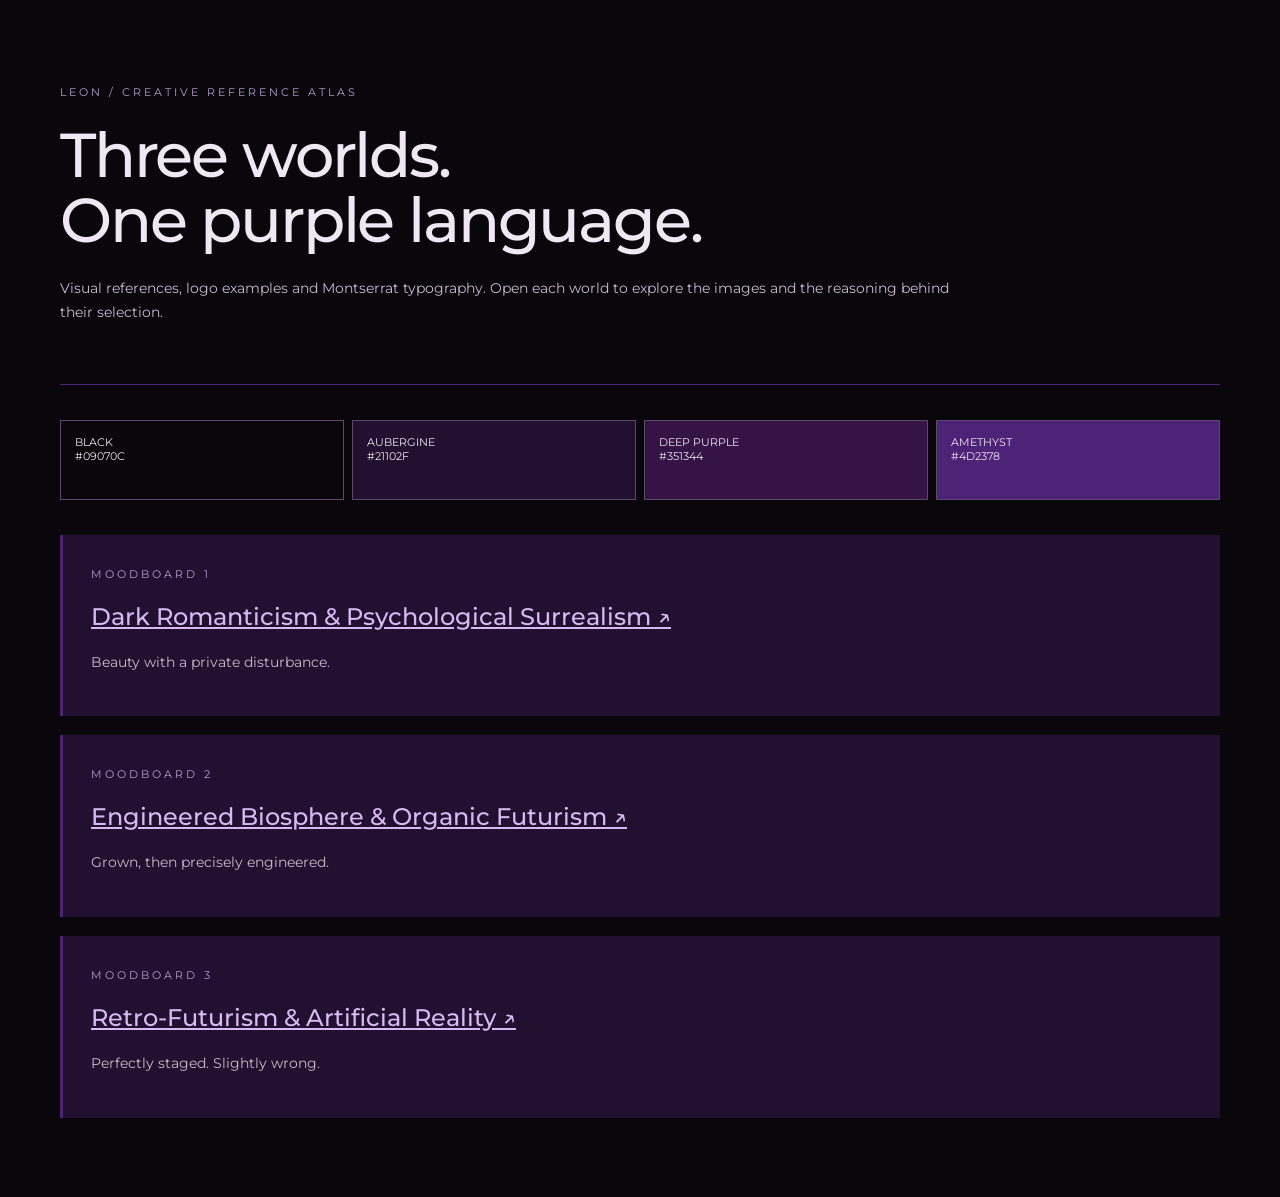
==== index.html @ 29f7e390 "Publish LEON moodboards with Montserrat and logo references" ====
<!doctype html><html><meta charset="utf-8"><title>LeonMoodboards</title><meta name="viewport" content="width=device-width,initial-scale=1"><link rel="stylesheet" href="montserrat.css"><style>*{box-sizing:border-box}body{margin:0;background:#09070C;color:#eee7f4;font-family:Arial,sans-serif}main{max-width:1450px;margin:auto;padding:60px}header{padding:25px 0 45px;border-bottom:1px solid #4d2378}small,.kicker{color:#b79dce;letter-spacing:3px;text-transform:uppercase;font-size:11px}h1{font-family:Georgia,serif;font-weight:400;font-size:60px;max-width:1000px;line-height:1.05;margin:24px 0}h2{font-size:24px;font-weight:400}p{color:#c7bacf;line-height:1.7;max-width:900px}.swatches{display:flex;margin:35px 0;gap:8px}.swatch{height:80px;flex:1;padding:14px;font-size:11px;border:1px solid #5e476b}.grid{display:grid;grid-template-columns:repeat(3,1fr);gap:24px;margin-top:35px}figure{margin:0;background:#160e1e}figure img{width:100%;height:480px;object-fit:contain;background:#100b16}figure.logo img{height:270px;background:#fff}figcaption{padding:24px}h3{font-weight:400;font-size:21px;line-height:1.3}a{color:#d6b9f2}figure p{font-size:13px}section{padding:30px 0}.types{display:grid;grid-template-columns:1fr 1fr;gap:24px}.types img{width:100%;display:block}.note{padding:28px;background:#21102f;border-left:3px solid #4d2378}footer{font-size:12px;color:#9a8aa6;padding:40px 0}@media(max-width:800px){main{padding:24px}h1{font-size:38px}.grid,.types{grid-template-columns:1fr}}body,h1,h2,h3,p,a,small,footer{font-family:Montserrat,sans-serif!important}h1{font-weight:500;font-size:clamp(36px,5vw,62px);letter-spacing:-.035em}h2,h3{font-weight:500}p{font-size:14px}.logo-section{margin-top:40px}.logo-grid{display:grid;grid-template-columns:repeat(2,minmax(0,1fr));gap:24px}.logo-grid .logo{display:block!important}.logo-grid img{height:300px;background:#fff;object-fit:contain;padding:24px}.type-study{background:#21102f;padding:42px;border:1px solid #4d2378}.type-name{font-size:12px;letter-spacing:2px}.type-leon{font-size:clamp(65px,11vw,150px);font-weight:500;letter-spacing:-.045em;margin:30px 0}.type-copy{color:#cbbbd9;line-height:1.8}.weight-samples{display:flex;gap:25px;flex-wrap:wrap;margin-top:24px}.world-title{font-size:28px}.swatches{flex-wrap:wrap}.swatch{min-width:120px}a{overflow-wrap:anywhere}@media(max-width:800px){.logo-grid{grid-template-columns:1fr}.type-study{padding:24px}.logo-grid img{height:240px}h1{font-size:38px}}</style><main><header><div class="kicker">LEON / CREATIVE REFERENCE ATLAS</div><h1>Three worlds.<br>One purple language.</h1><p>Visual references, logo examples and Montserrat typography. Open each world to explore the images and the reasoning behind their selection.</p></header><div class="swatches"><div class="swatch" style="background:#09070C">BLACK<br>#09070C</div><div class="swatch" style="background:#21102F">AUBERGINE<br>#21102F</div><div class="swatch" style="background:#351344">DEEP PURPLE<br>#351344</div><div class="swatch" style="background:#4D2378">AMETHYST<br>#4D2378</div></div><section class="note"><small>MOODBOARD 1</small><h2><a href="01 - Dark Romanticism &amp; Psychological Surrealism/MOODBOARD.html">Dark Romanticism & Psychological Surrealism ↗</a></h2><p>Beauty with a private disturbance.</p></section><br><section class="note"><small>MOODBOARD 2</small><h2><a href="02 - Engineered Biosphere &amp; Organic Futurism/MOODBOARD.html">Engineered Biosphere & Organic Futurism ↗</a></h2><p>Grown, then precisely engineered.</p></section><br><section class="note"><small>MOODBOARD 3</small><h2><a href="03 - Retro-Futurism &amp; Artificial Reality/MOODBOARD.html">Retro-Futurism & Artificial Reality ↗</a></h2><p>Perfectly staged. Slightly wrong.</p></section><br></main></html>
---- montserrat.css ----
@font-face {
  font-family: 'Montserrat';
  font-style: normal;
  font-weight: 400;
  font-display: swap;
  src: url(montserrat-0.ttf) format('truetype');
}
@font-face {
  font-family: 'Montserrat';
  font-style: normal;
  font-weight: 500;
  font-display: swap;
  src: url(montserrat-1.ttf) format('truetype');
}
@font-face {
  font-family: 'Montserrat';
  font-style: normal;
  font-weight: 600;
  font-display: swap;
  src: url(montserrat-2.ttf) format('truetype');
}
@font-face {
  font-family: 'Montserrat';
  font-style: normal;
  font-weight: 700;
  font-display: swap;
  src: url(montserrat-3.ttf) format('truetype');
}
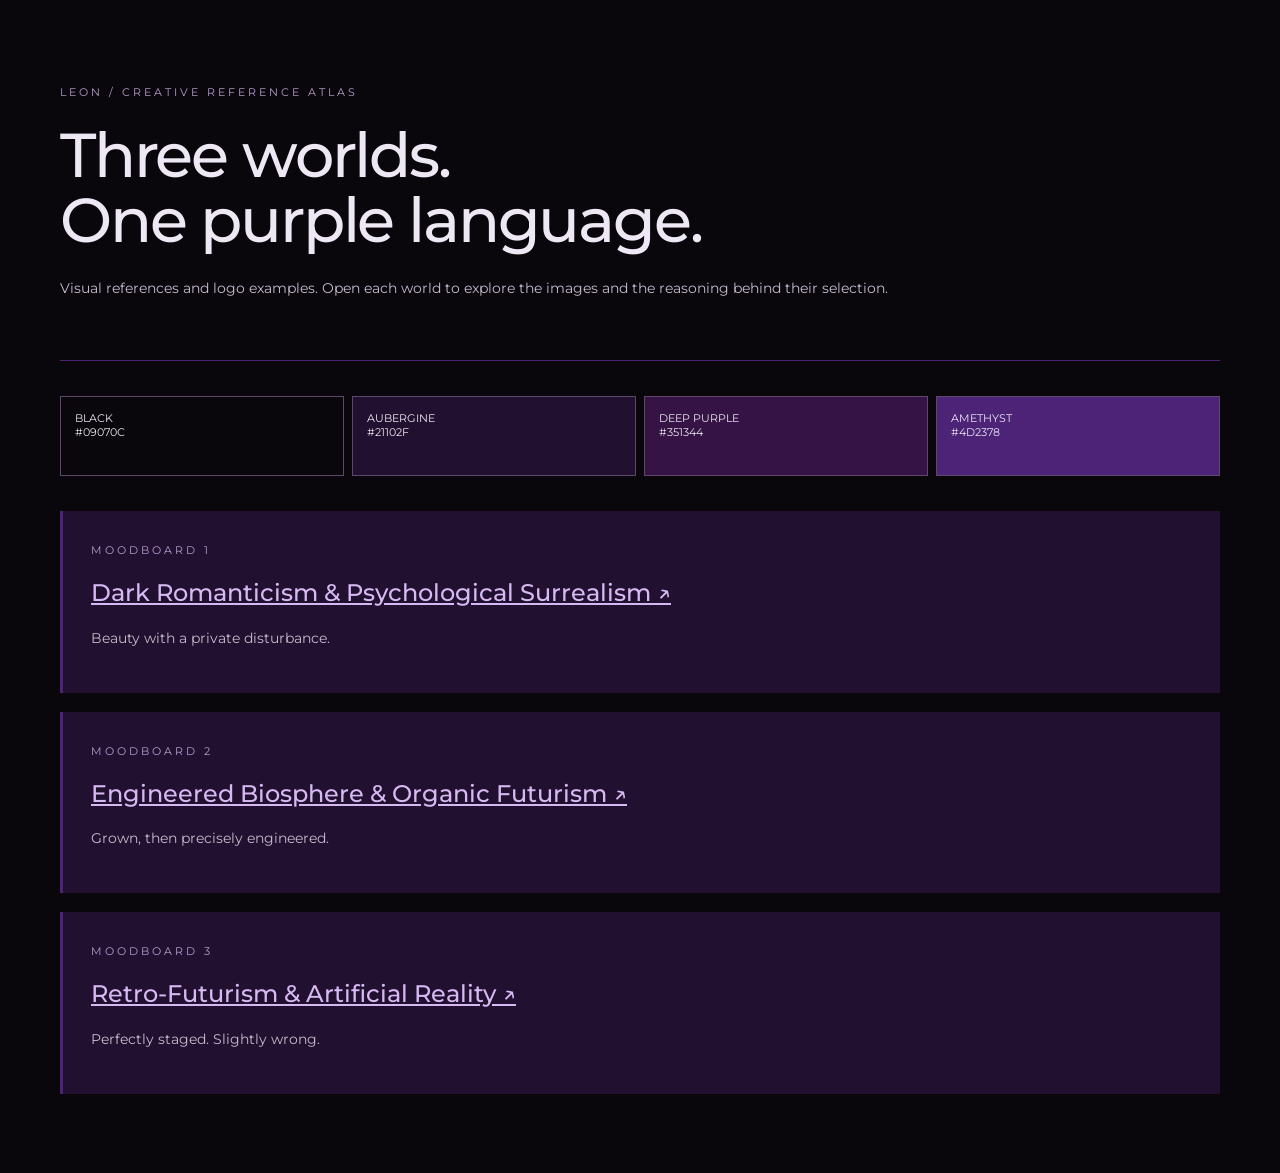
==== commit 3207ffa4: "Expand each LEON world to eight visual references and paired typography" ====
--- a/index.html
+++ b/index.html
@@ -1 +1 @@
-<!doctype html><html><meta charset="utf-8"><title>LeonMoodboards</title><meta name="viewport" content="width=device-width,initial-scale=1"><link rel="stylesheet" href="montserrat.css"><style>*{box-sizing:border-box}body{margin:0;background:#09070C;color:#eee7f4;font-family:Arial,sans-serif}main{max-width:1450px;margin:auto;padding:60px}header{padding:25px 0 45px;border-bottom:1px solid #4d2378}small,.kicker{color:#b79dce;letter-spacing:3px;text-transform:uppercase;font-size:11px}h1{font-family:Georgia,serif;font-weight:400;font-size:60px;max-width:1000px;line-height:1.05;margin:24px 0}h2{font-size:24px;font-weight:400}p{color:#c7bacf;line-height:1.7;max-width:900px}.swatches{display:flex;margin:35px 0;gap:8px}.swatch{height:80px;flex:1;padding:14px;font-size:11px;border:1px solid #5e476b}.grid{display:grid;grid-template-columns:repeat(3,1fr);gap:24px;margin-top:35px}figure{margin:0;background:#160e1e}figure img{width:100%;height:480px;object-fit:contain;background:#100b16}figure.logo img{height:270px;background:#fff}figcaption{padding:24px}h3{font-weight:400;font-size:21px;line-height:1.3}a{color:#d6b9f2}figure p{font-size:13px}section{padding:30px 0}.types{display:grid;grid-template-columns:1fr 1fr;gap:24px}.types img{width:100%;display:block}.note{padding:28px;background:#21102f;border-left:3px solid #4d2378}footer{font-size:12px;color:#9a8aa6;padding:40px 0}@media(max-width:800px){main{padding:24px}h1{font-size:38px}.grid,.types{grid-template-columns:1fr}}body,h1,h2,h3,p,a,small,footer{font-family:Montserrat,sans-serif!important}h1{font-weight:500;font-size:clamp(36px,5vw,62px);letter-spacing:-.035em}h2,h3{font-weight:500}p{font-size:14px}.logo-section{margin-top:40px}.logo-grid{display:grid;grid-template-columns:repeat(2,minmax(0,1fr));gap:24px}.logo-grid .logo{display:block!important}.logo-grid img{height:300px;background:#fff;object-fit:contain;padding:24px}.type-study{background:#21102f;padding:42px;border:1px solid #4d2378}.type-name{font-size:12px;letter-spacing:2px}.type-leon{font-size:clamp(65px,11vw,150px);font-weight:500;letter-spacing:-.045em;margin:30px 0}.type-copy{color:#cbbbd9;line-height:1.8}.weight-samples{display:flex;gap:25px;flex-wrap:wrap;margin-top:24px}.world-title{font-size:28px}.swatches{flex-wrap:wrap}.swatch{min-width:120px}a{overflow-wrap:anywhere}@media(max-width:800px){.logo-grid{grid-template-columns:1fr}.type-study{padding:24px}.logo-grid img{height:240px}h1{font-size:38px}}</style><main><header><div class="kicker">LEON / CREATIVE REFERENCE ATLAS</div><h1>Three worlds.<br>One purple language.</h1><p>Visual references, logo examples and Montserrat typography. Open each world to explore the images and the reasoning behind their selection.</p></header><div class="swatches"><div class="swatch" style="background:#09070C">BLACK<br>#09070C</div><div class="swatch" style="background:#21102F">AUBERGINE<br>#21102F</div><div class="swatch" style="background:#351344">DEEP PURPLE<br>#351344</div><div class="swatch" style="background:#4D2378">AMETHYST<br>#4D2378</div></div><section class="note"><small>MOODBOARD 1</small><h2><a href="01 - Dark Romanticism &amp; Psychological Surrealism/MOODBOARD.html">Dark Romanticism & Psychological Surrealism ↗</a></h2><p>Beauty with a private disturbance.</p></section><br><section class="note"><small>MOODBOARD 2</small><h2><a href="02 - Engineered Biosphere &amp; Organic Futurism/MOODBOARD.html">Engineered Biosphere & Organic Futurism ↗</a></h2><p>Grown, then precisely engineered.</p></section><br><section class="note"><small>MOODBOARD 3</small><h2><a href="03 - Retro-Futurism &amp; Artificial Reality/MOODBOARD.html">Retro-Futurism & Artificial Reality ↗</a></h2><p>Perfectly staged. Slightly wrong.</p></section><br></main></html>+<!doctype html><html><meta charset="utf-8"><title>LeonMoodboards</title><meta name="viewport" content="width=device-width,initial-scale=1"><link rel="stylesheet" href="montserrat.css"><style>*{box-sizing:border-box}body{margin:0;background:#09070C;color:#eee7f4;font-family:Arial,sans-serif}main{max-width:1450px;margin:auto;padding:60px}header{padding:25px 0 45px;border-bottom:1px solid #4d2378}small,.kicker{color:#b79dce;letter-spacing:3px;text-transform:uppercase;font-size:11px}h1{font-family:Georgia,serif;font-weight:400;font-size:60px;max-width:1000px;line-height:1.05;margin:24px 0}h2{font-size:24px;font-weight:400}p{color:#c7bacf;line-height:1.7;max-width:900px}.swatches{display:flex;margin:35px 0;gap:8px}.swatch{height:80px;flex:1;padding:14px;font-size:11px;border:1px solid #5e476b}.grid{display:grid;grid-template-columns:repeat(3,1fr);gap:24px;margin-top:35px}figure{margin:0;background:#160e1e}figure img{width:100%;height:480px;object-fit:contain;background:#100b16}figure.logo img{height:270px;background:#fff}figcaption{padding:24px}h3{font-weight:400;font-size:21px;line-height:1.3}a{color:#d6b9f2}figure p{font-size:13px}section{padding:30px 0}.types{display:grid;grid-template-columns:1fr 1fr;gap:24px}.types img{width:100%;display:block}.note{padding:28px;background:#21102f;border-left:3px solid #4d2378}footer{font-size:12px;color:#9a8aa6;padding:40px 0}@media(max-width:800px){main{padding:24px}h1{font-size:38px}.grid,.types{grid-template-columns:1fr}}body,h1,h2,h3,p,a,small,footer{font-family:Montserrat,sans-serif!important}h1{font-weight:500;font-size:clamp(36px,5vw,62px);letter-spacing:-.035em}h2,h3{font-weight:500}p{font-size:14px}.logo-section{margin-top:40px}.logo-grid{display:grid;grid-template-columns:repeat(2,minmax(0,1fr));gap:24px}.logo-grid .logo{display:block!important}.logo-grid img{height:300px;background:#fff;object-fit:contain;padding:24px}.type-study{background:#21102f;padding:42px;border:1px solid #4d2378}.type-name{font-size:12px;letter-spacing:2px}.type-leon{font-size:clamp(65px,11vw,150px);font-weight:500;letter-spacing:-.045em;margin:30px 0}.type-copy{color:#cbbbd9;line-height:1.8}.weight-samples{display:flex;gap:25px;flex-wrap:wrap;margin-top:24px}.world-title{font-size:28px}.swatches{flex-wrap:wrap}.swatch{min-width:120px}a{overflow-wrap:anywhere}@media(max-width:800px){.logo-grid{grid-template-columns:1fr}.type-study{padding:24px}.logo-grid img{height:240px}h1{font-size:38px}}</style><main><header><div class="kicker">LEON / CREATIVE REFERENCE ATLAS</div><h1>Three worlds.<br>One purple language.</h1><p>Visual references and logo examples. Open each world to explore the images and the reasoning behind their selection.</p></header><div class="swatches"><div class="swatch" style="background:#09070C">BLACK<br>#09070C</div><div class="swatch" style="background:#21102F">AUBERGINE<br>#21102F</div><div class="swatch" style="background:#351344">DEEP PURPLE<br>#351344</div><div class="swatch" style="background:#4D2378">AMETHYST<br>#4D2378</div></div><section class="note"><small>MOODBOARD 1</small><h2><a href="moodboard-1.html">Dark Romanticism & Psychological Surrealism ↗</a></h2><p>Beauty with a private disturbance.</p></section><br><section class="note"><small>MOODBOARD 2</small><h2><a href="moodboard-2.html">Engineered Biosphere & Organic Futurism ↗</a></h2><p>Grown, then precisely engineered.</p></section><br><section class="note"><small>MOODBOARD 3</small><h2><a href="moodboard-3.html">Retro-Futurism & Artificial Reality ↗</a></h2><p>Perfectly staged. Slightly wrong.</p></section><br></main></html>
